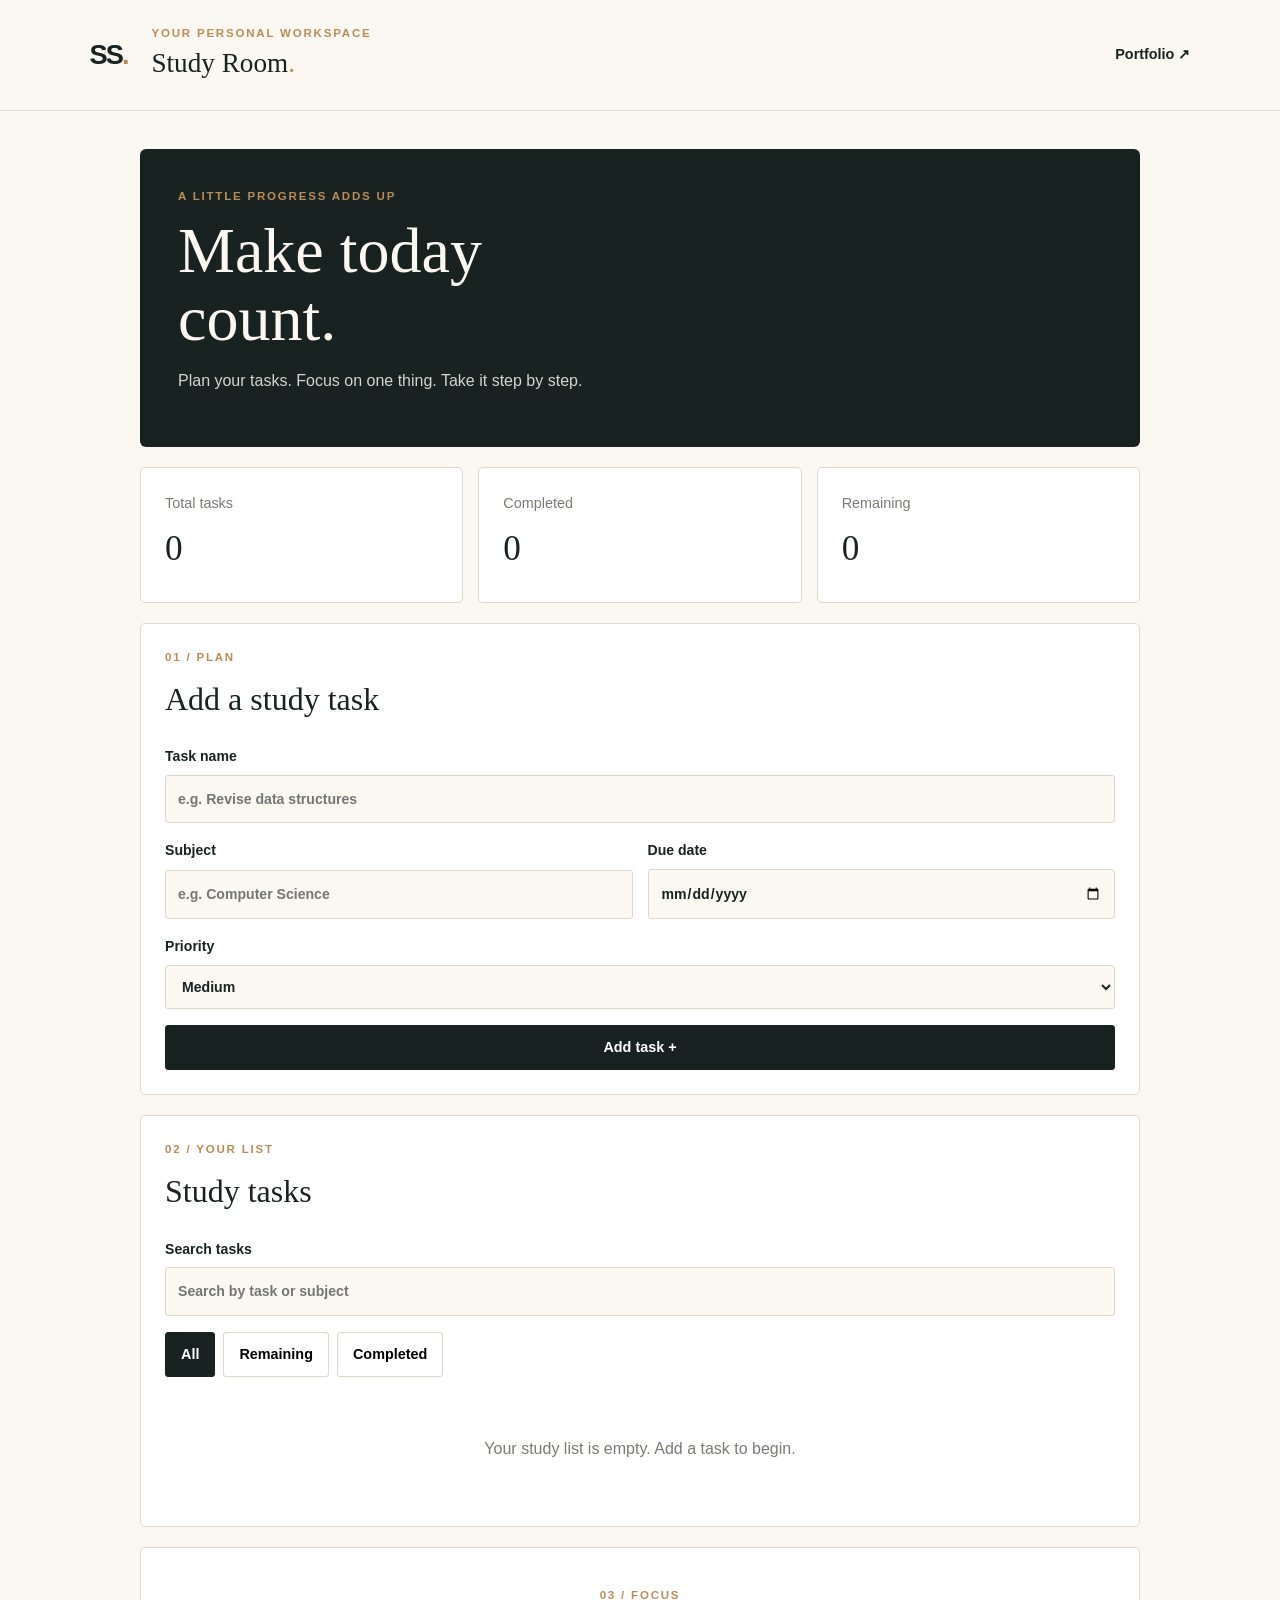
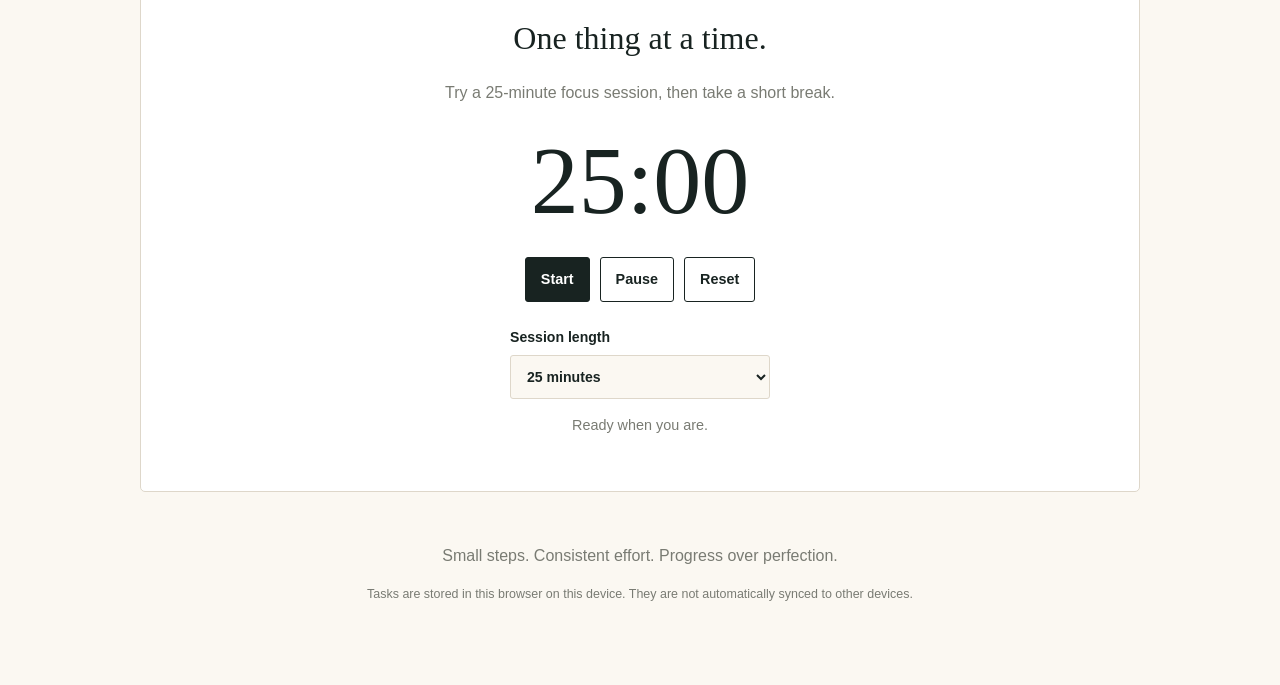
==== index.html @ 19f55a6a "Add files via upload" ====
<!DOCTYPE html>
<html lang="en">
<head>
  <meta charset="UTF-8">
  <meta name="viewport" content="width=device-width, initial-scale=1.0">
  <meta name="theme-color" content="#182321">
  <meta name="description" content="A simple planner for tasks and focused study sessions.">

  <title>Study Room | Shvithi</title>

  <link rel="stylesheet" href="styles.css">
  <link rel="manifest" href="manifest.webmanifest">
  <link rel="icon" href="icon.svg" type="image/svg+xml">

  <script src="script.js" defer></script>
</head>

<body>
  <header class="app-header">
    <a class="brand" href="../index.html">SS<span>.</span></a>
    <div>
      <p class="eyebrow">YOUR PERSONAL WORKSPACE</p>
      <h1>Study Room<span>.</span></h1>
    </div>
    <a class="back-link" href="../index.html">Portfolio ↗</a>
  </header>

  <main class="app-layout">
    <section class="welcome-panel">
      <div>
        <p class="eyebrow">A LITTLE PROGRESS ADDS UP</p>
        <h2>Make today<br>count.</h2>
        <p>Plan your tasks. Focus on one thing. Take it step by step.</p>
      </div>

      <button id="installButton" class="secondary-button" hidden>
        Install Study Room
      </button>
    </section>

    <section class="stats-grid">
      <article class="stat-card">
        <p>Total tasks</p>
        <strong id="totalCount">0</strong>
      </article>

      <article class="stat-card">
        <p>Completed</p>
        <strong id="completedCount">0</strong>
      </article>

      <article class="stat-card">
        <p>Remaining</p>
        <strong id="remainingCount">0</strong>
      </article>
    </section>

    <section class="panel">
      <p class="eyebrow">01 / PLAN</p>
      <h2>Add a study task</h2>

      <form id="taskForm" class="task-form">
        <label>
          Task name
          <input
            id="taskTitle"
            type="text"
            placeholder="e.g. Revise data structures"
            maxlength="120"
            required
          >
        </label>

        <div class="form-row">
          <label>
            Subject
            <input
              id="taskSubject"
              type="text"
              placeholder="e.g. Computer Science"
              maxlength="60"
            >
          </label>

          <label>
            Due date
            <input id="taskDate" type="date">
          </label>
        </div>

        <label>
          Priority
          <select id="taskPriority">
            <option value="Low">Low</option>
            <option value="Medium" selected>Medium</option>
            <option value="High">High</option>
          </select>
        </label>

        <button class="primary-button" type="submit" id="submitTask">
          Add task +
        </button>

        <button class="secondary-button" type="button" id="cancelEdit" hidden>
          Cancel editing
        </button>
      </form>
    </section>

    <section class="panel">
      <div class="section-heading">
        <div>
          <p class="eyebrow">02 / YOUR LIST</p>
          <h2>Study tasks</h2>
        </div>
      </div>

      <label class="search-label">
        Search tasks
        <input id="searchInput" type="search" placeholder="Search by task or subject">
      </label>

      <div class="filter-row" aria-label="Filter tasks">
        <button class="filter-button active" data-filter="all">All</button>
        <button class="filter-button" data-filter="active">Remaining</button>
        <button class="filter-button" data-filter="completed">Completed</button>
      </div>

      <div id="taskList" class="task-list" aria-live="polite"></div>
      <p id="emptyMessage" class="empty-message">Your study list is empty. Add a task to begin.</p>
    </section>

    <section class="panel focus-panel">
      <p class="eyebrow">03 / FOCUS</p>
      <h2>One thing at a time.</h2>
      <p class="focus-description">
        Try a 25-minute focus session, then take a short break.
      </p>

      <div class="timer-display" id="timerDisplay" role="timer">25:00</div>

      <div class="timer-controls">
        <button class="primary-button" id="startTimer">Start</button>
        <button class="secondary-button" id="pauseTimer">Pause</button>
        <button class="secondary-button" id="resetTimer">Reset</button>
      </div>

      <label class="duration-label">
        Session length
        <select id="durationSelect">
          <option value="15">15 minutes</option>
          <option value="25" selected>25 minutes</option>
          <option value="45">45 minutes</option>
          <option value="60">60 minutes</option>
        </select>
      </label>

      <p id="timerStatus" class="timer-status" aria-live="polite">
        Ready when you are.
      </p>
    </section>

    <section class="app-footer">
      <p>Small steps. Consistent effort. Progress over perfection.</p>
      <p class="small-note">
        Tasks are stored in this browser on this device. They are not
        automatically synced to other devices.
      </p>
    </section>
  </main>
</body>
</html>
---- styles.css ----
:root {
  --navy: #182321;
  --navy-light: #293a34;
  --beige: #f3eee4;
  --cream: #fbf8f2;
  --muted: #797b73;
  --accent: #b98d55;
  --border: #ded7ca;
  --white: #ffffff;
  --danger: #a34040;
}

* {
  box-sizing: border-box;
}

body {
  margin: 0;
  background: var(--cream);
  color: var(--navy);
  font-family: Arial, Helvetica, sans-serif;
  line-height: 1.6;
}

button,
input,
select {
  font: inherit;
}

button {
  cursor: pointer;
}

button:focus-visible,
input:focus-visible,
select:focus-visible,
a:focus-visible {
  outline: 3px solid var(--accent);
  outline-offset: 3px;
}

a {
  color: inherit;
  text-decoration: none;
}

.app-header {
  padding: 24px 7%;
  display: flex;
  align-items: center;
  gap: 24px;
  border-bottom: 1px solid var(--border);
}

.brand {
  font-size: 1.7rem;
  font-weight: 800;
  letter-spacing: -2px;
}

.brand span,
.app-header h1 span {
  color: var(--accent);
}

.app-header h1 {
  margin: 0;
  font-family: Georgia, serif;
  font-size: 1.7rem;
  font-weight: 500;
}

.eyebrow {
  margin: 0 0 8px;
  color: var(--accent);
  font-size: 0.72rem;
  font-weight: 800;
  letter-spacing: 1.8px;
}

.app-header .eyebrow {
  margin: 0;
}

.back-link {
  margin-left: auto;
  font-size: 0.9rem;
  font-weight: 600;
}

.app-layout {
  width: min(100% - 32px, 1000px);
  margin: 38px auto;
}

.welcome-panel {
  min-height: 260px;
  padding: 38px;
  display: flex;
  justify-content: space-between;
  align-items: flex-end;
  gap: 25px;
  background: var(--navy);
  color: var(--cream);
  border-radius: 6px;
}

.welcome-panel h2 {
  margin: 12px 0;
  font-family: Georgia, serif;
  font-size: clamp(2.5rem, 6vw, 4rem);
  line-height: 1.05;
  font-weight: 400;
}

.welcome-panel p:not(.eyebrow) {
  max-width: 430px;
  color: #d2d6ce;
}

.stats-grid {
  display: grid;
  grid-template-columns: repeat(3, minmax(0, 1fr));
  gap: 15px;
  margin: 20px 0;
}

.stat-card,
.panel {
  padding: 24px;
  background: var(--white);
  border: 1px solid var(--border);
  border-radius: 5px;
}

.stat-card p {
  margin: 0 0 6px;
  color: var(--muted);
  font-size: 0.9rem;
}

.stat-card strong {
  font-family: Georgia, serif;
  font-size: 2.2rem;
  font-weight: 500;
}

.panel {
  margin-bottom: 20px;
}

.panel h2 {
  margin: 4px 0 20px;
  font-family: Georgia, serif;
  font-size: 2rem;
  font-weight: 500;
}

.task-form {
  display: grid;
  gap: 16px;
}

.form-row {
  display: grid;
  grid-template-columns: 1fr 1fr;
  gap: 15px;
}

label {
  display: grid;
  gap: 7px;
  font-size: 0.88rem;
  font-weight: 600;
}

input,
select {
  width: 100%;
  min-width: 0;
  padding: 12px;
  color: var(--navy);
  background: var(--cream);
  border: 1px solid var(--border);
  border-radius: 3px;
}

.primary-button,
.secondary-button,
.filter-button,
.task-action {
  padding: 10px 15px;
  border: 1px solid var(--navy);
  border-radius: 3px;
  font-size: 0.9rem;
  font-weight: 700;
}

.primary-button {
  background: var(--navy);
  color: var(--white);
}

.primary-button:hover {
  background: var(--navy-light);
}

.secondary-button {
  background: transparent;
  color: var(--navy);
}

.secondary-button:hover {
  background: var(--beige);
}

.welcome-panel .secondary-button {
  color: var(--cream);
  border-color: #9ba69e;
  white-space: nowrap;
}

button[hidden] {
  display: none;
}

.section-heading {
  display: flex;
  justify-content: space-between;
  align-items: center;
}

.search-label {
  margin-bottom: 16px;
}

.filter-row {
  display: flex;
  flex-wrap: wrap;
  gap: 8px;
  margin-bottom: 18px;
}

.filter-button {
  background: transparent;
  border-color: var(--border);
}

.filter-button.active {
  color: var(--white);
  background: var(--navy);
  border-color: var(--navy);
}

.task-list {
  display: grid;
  gap: 12px;
}

.task-item {
  display: grid;
  grid-template-columns: auto 1fr;
  gap: 13px;
  padding: 17px;
  background: var(--cream);
  border: 1px solid var(--border);
  border-radius: 4px;
}

.task-checkbox {
  width: 18px;
  height: 18px;
  margin-top: 5px;
  accent-color: var(--navy);
}

.task-main {
  min-width: 0;
}

.task-topline {
  display: flex;
  flex-wrap: wrap;
  justify-content: space-between;
  gap: 8px;
}

.task-title {
  margin: 0;
  font-size: 1.05rem;
  overflow-wrap: anywhere;
}

.task-item.is-complete .task-title {
  color: var(--muted);
  text-decoration: line-through;
}

.task-meta {
  margin: 5px 0 12px;
  color: var(--muted);
  font-size: 0.82rem;
  overflow-wrap: anywhere;
}

.priority {
  align-self: start;
  padding: 3px 8px;
  border: 1px solid var(--border);
  border-radius: 20px;
  font-size: 0.72rem;
  white-space: nowrap;
}

.priority-high {
  color: #963d37;
  background: #fae9e5;
}

.priority-medium {
  color: #80602c;
  background: #f7efdc;
}

.priority-low {
  color: #416d53;
  background: #e8f2e8;
}

.task-actions {
  display: flex;
  flex-wrap: wrap;
  gap: 8px;
}

.task-action {
  padding: 6px 10px;
  background: var(--white);
  border-color: var(--border);
  font-size: 0.8rem;
}

.task-action.delete {
  color: var(--danger);
}

.empty-message {
  padding: 25px 0;
  color: var(--muted);
  text-align: center;
}

.focus-panel {
  text-align: center;
  padding: 38px 24px;
}

.focus-panel h2 {
  margin-bottom: 8px;
}

.focus-description {
  color: var(--muted);
}

.timer-display {
  margin: 18px 0;
  font-family: Georgia, serif;
  font-size: clamp(3.5rem, 12vw, 6rem);
  line-height: 1.2;
  font-variant-numeric: tabular-nums;
}

.timer-controls {
  display: flex;
  flex-wrap: wrap;
  justify-content: center;
  gap: 10px;
}

.duration-label {
  max-width: 260px;
  margin: 24px auto 0;
  text-align: left;
}

.timer-status {
  min-height: 25px;
  color: var(--muted);
  font-size: 0.9rem;
}

.app-footer {
  padding: 15px 10px 30px;
  text-align: center;
  color: var(--muted);
}

.app-footer .small-note {
  font-size: 0.78rem;
}

@media (max-width: 600px) {
  .app-header {
    flex-wrap: wrap;
    padding: 18px 5%;
    gap: 12px;
  }

  .app-header h1 {
    font-size: 1.4rem;
  }

  .back-link {
    width: 100%;
    margin-left: 0;
  }

  .app-layout {
    width: min(100% - 22px, 1000px);
    margin: 18px auto;
  }

  .welcome-panel {
    min-height: auto;
    padding: 25px;
    align-items: flex-start;
    flex-direction: column;
  }

  .stats-grid {
    gap: 8px;
  }

  .stat-card {
    padding: 14px 10px;
  }

  .stat-card p {
    font-size: 0.75rem;
  }

  .stat-card strong {
    font-size: 1.7rem;
  }

  .panel {
    padding: 18px;
  }

  .form-row {
    grid-template-columns: 1fr;
  }

  .task-topline {
    flex-direction: column;
  }
}
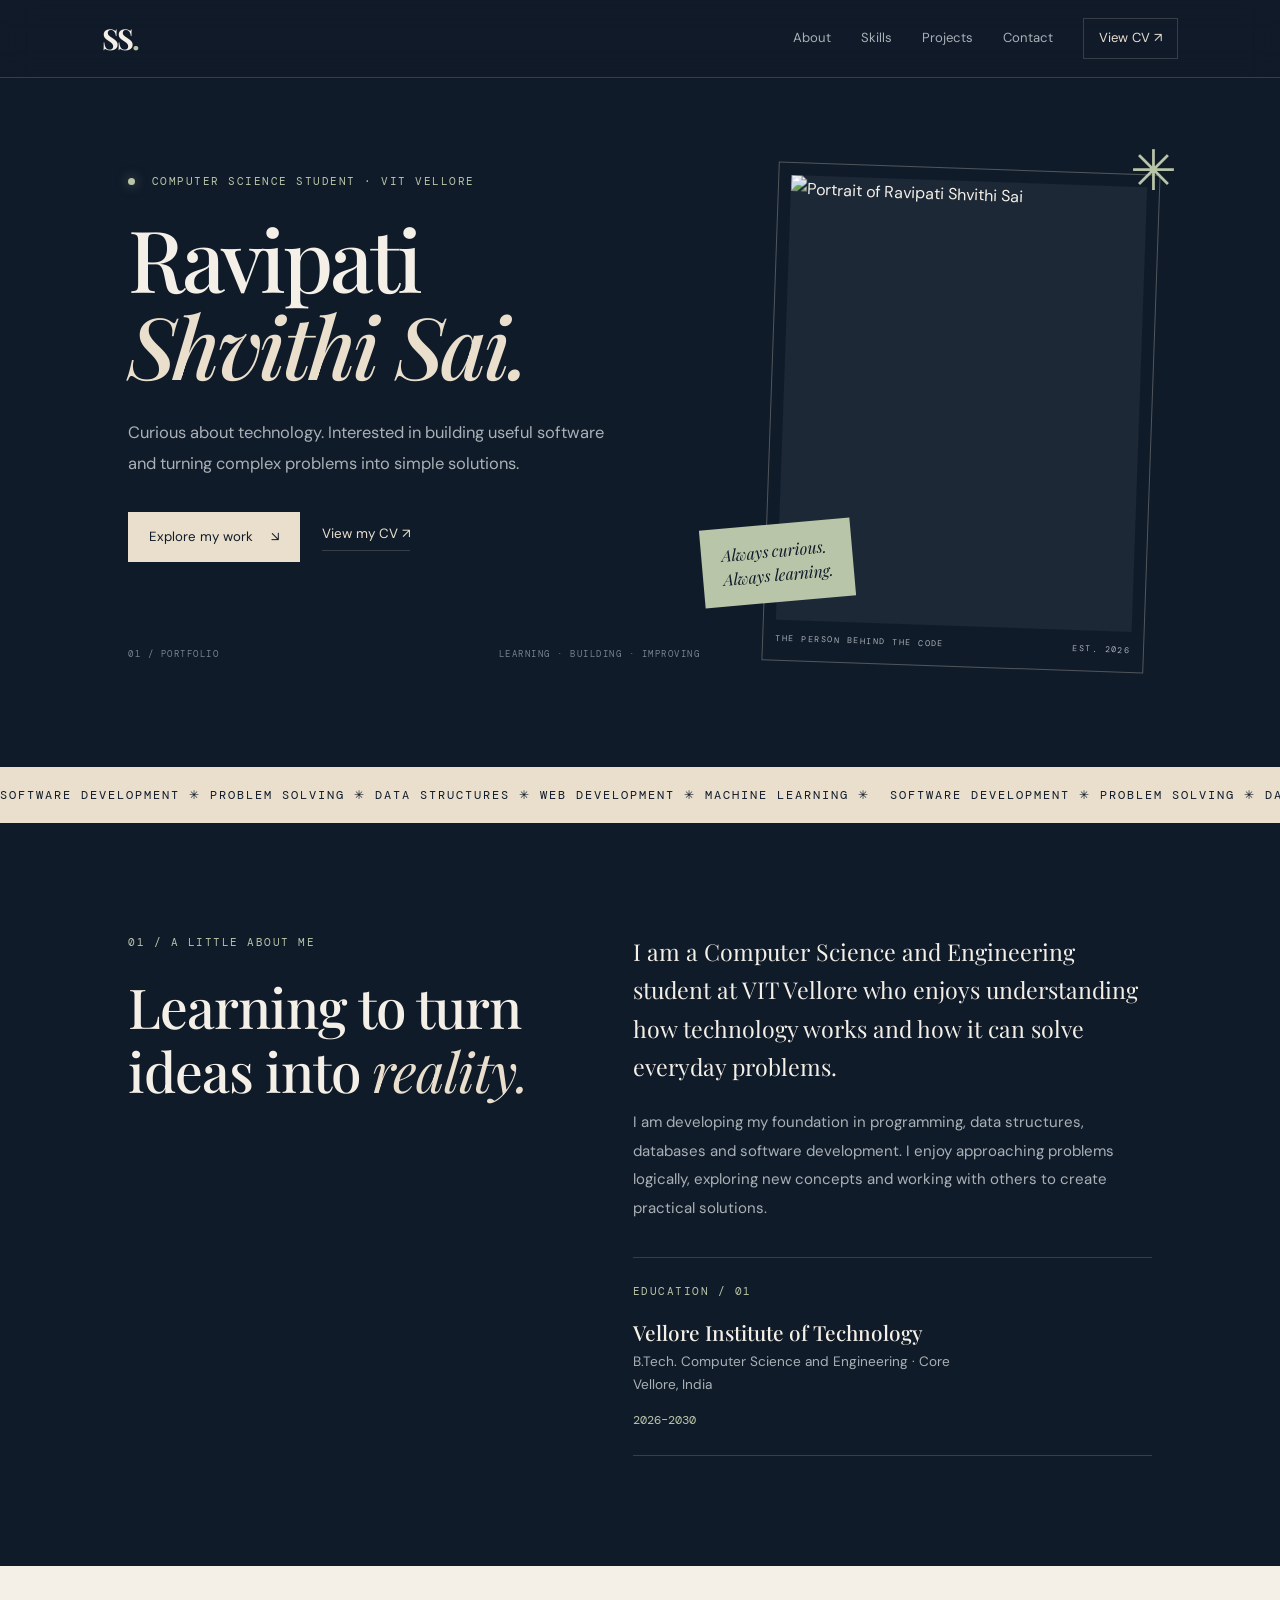
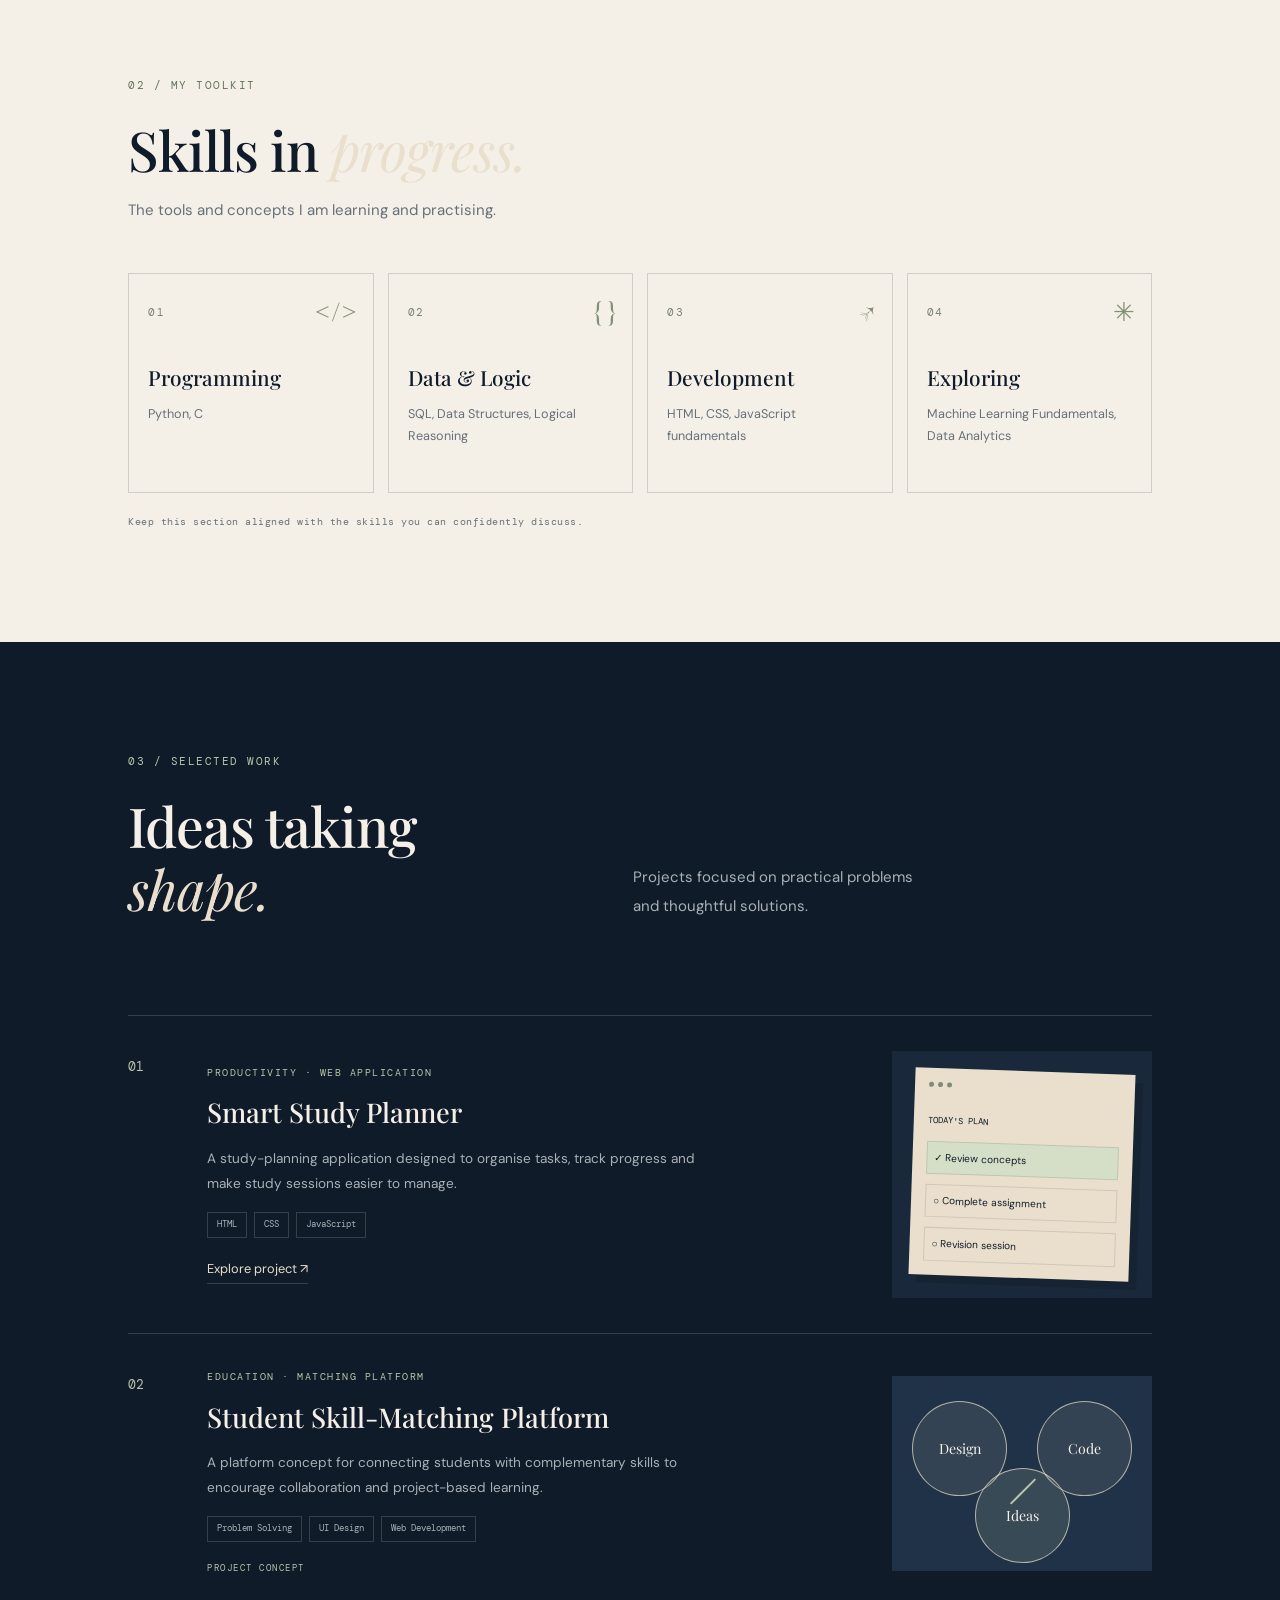
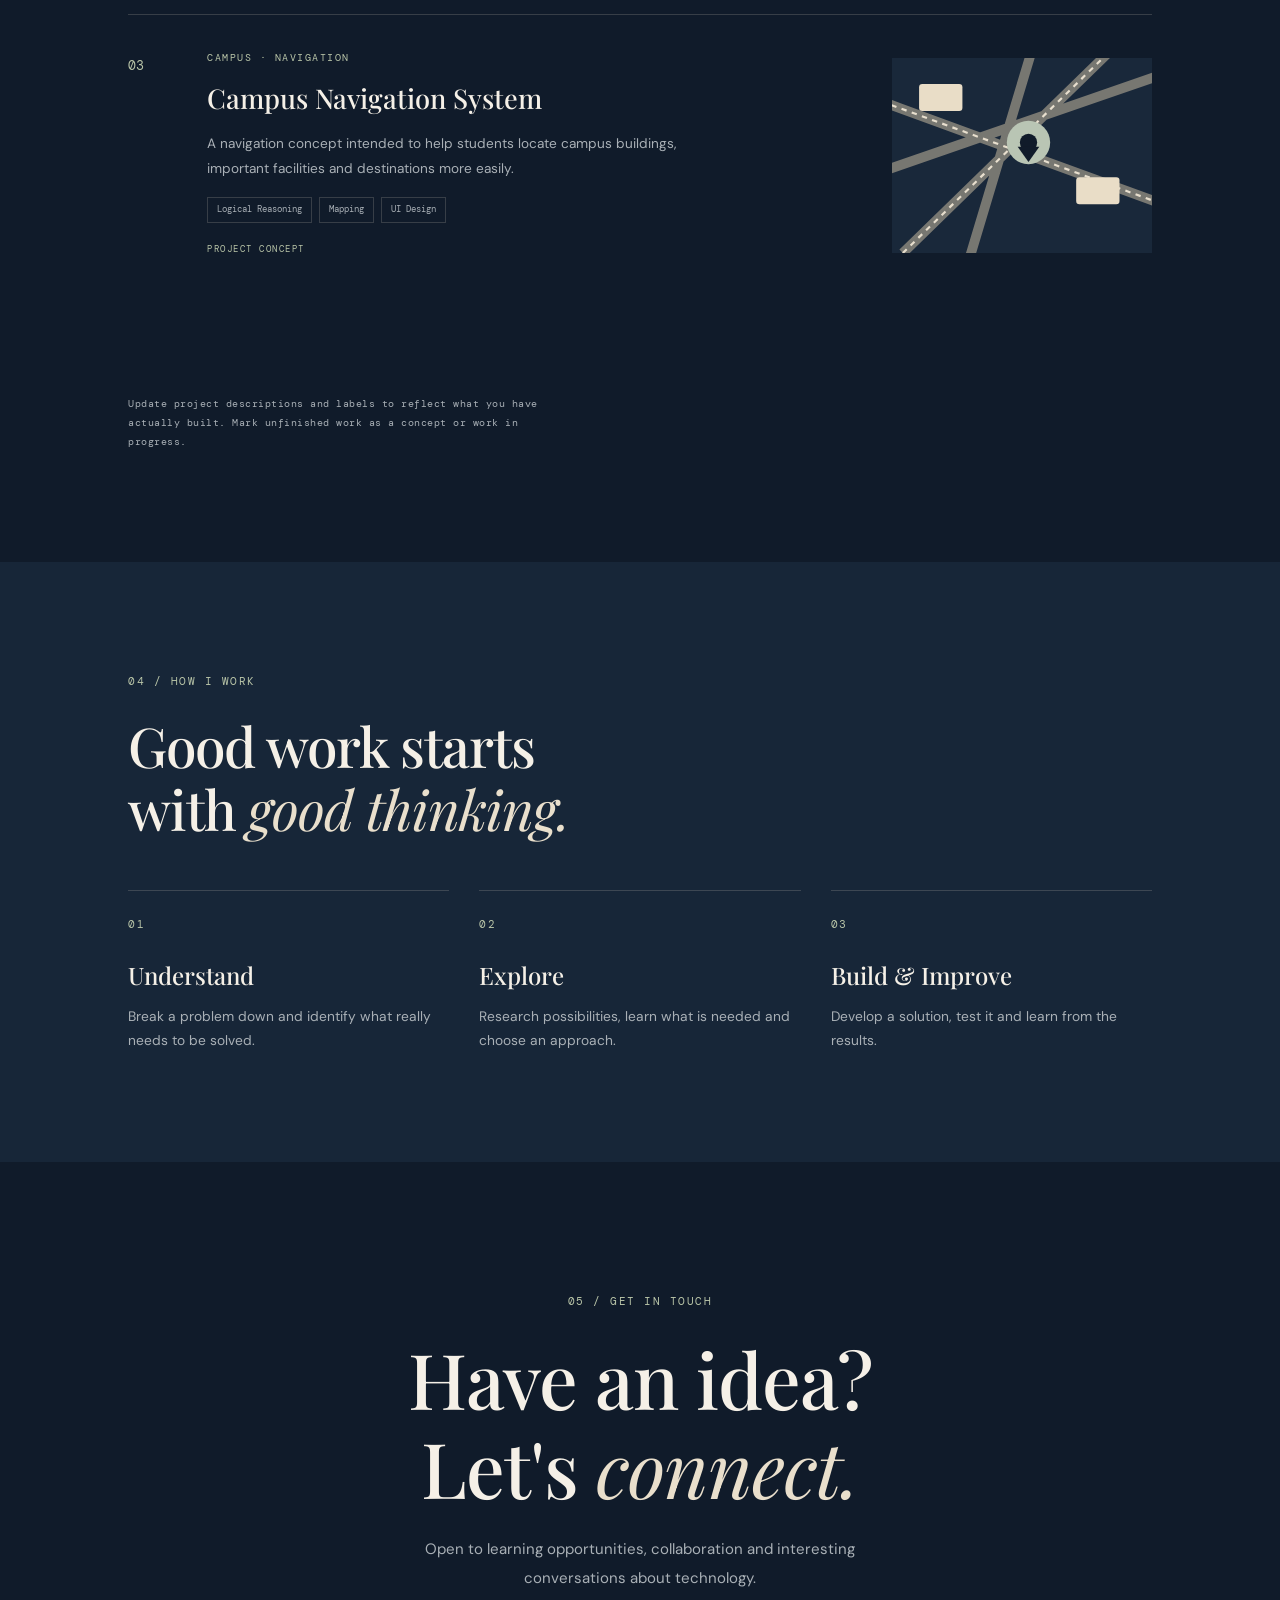
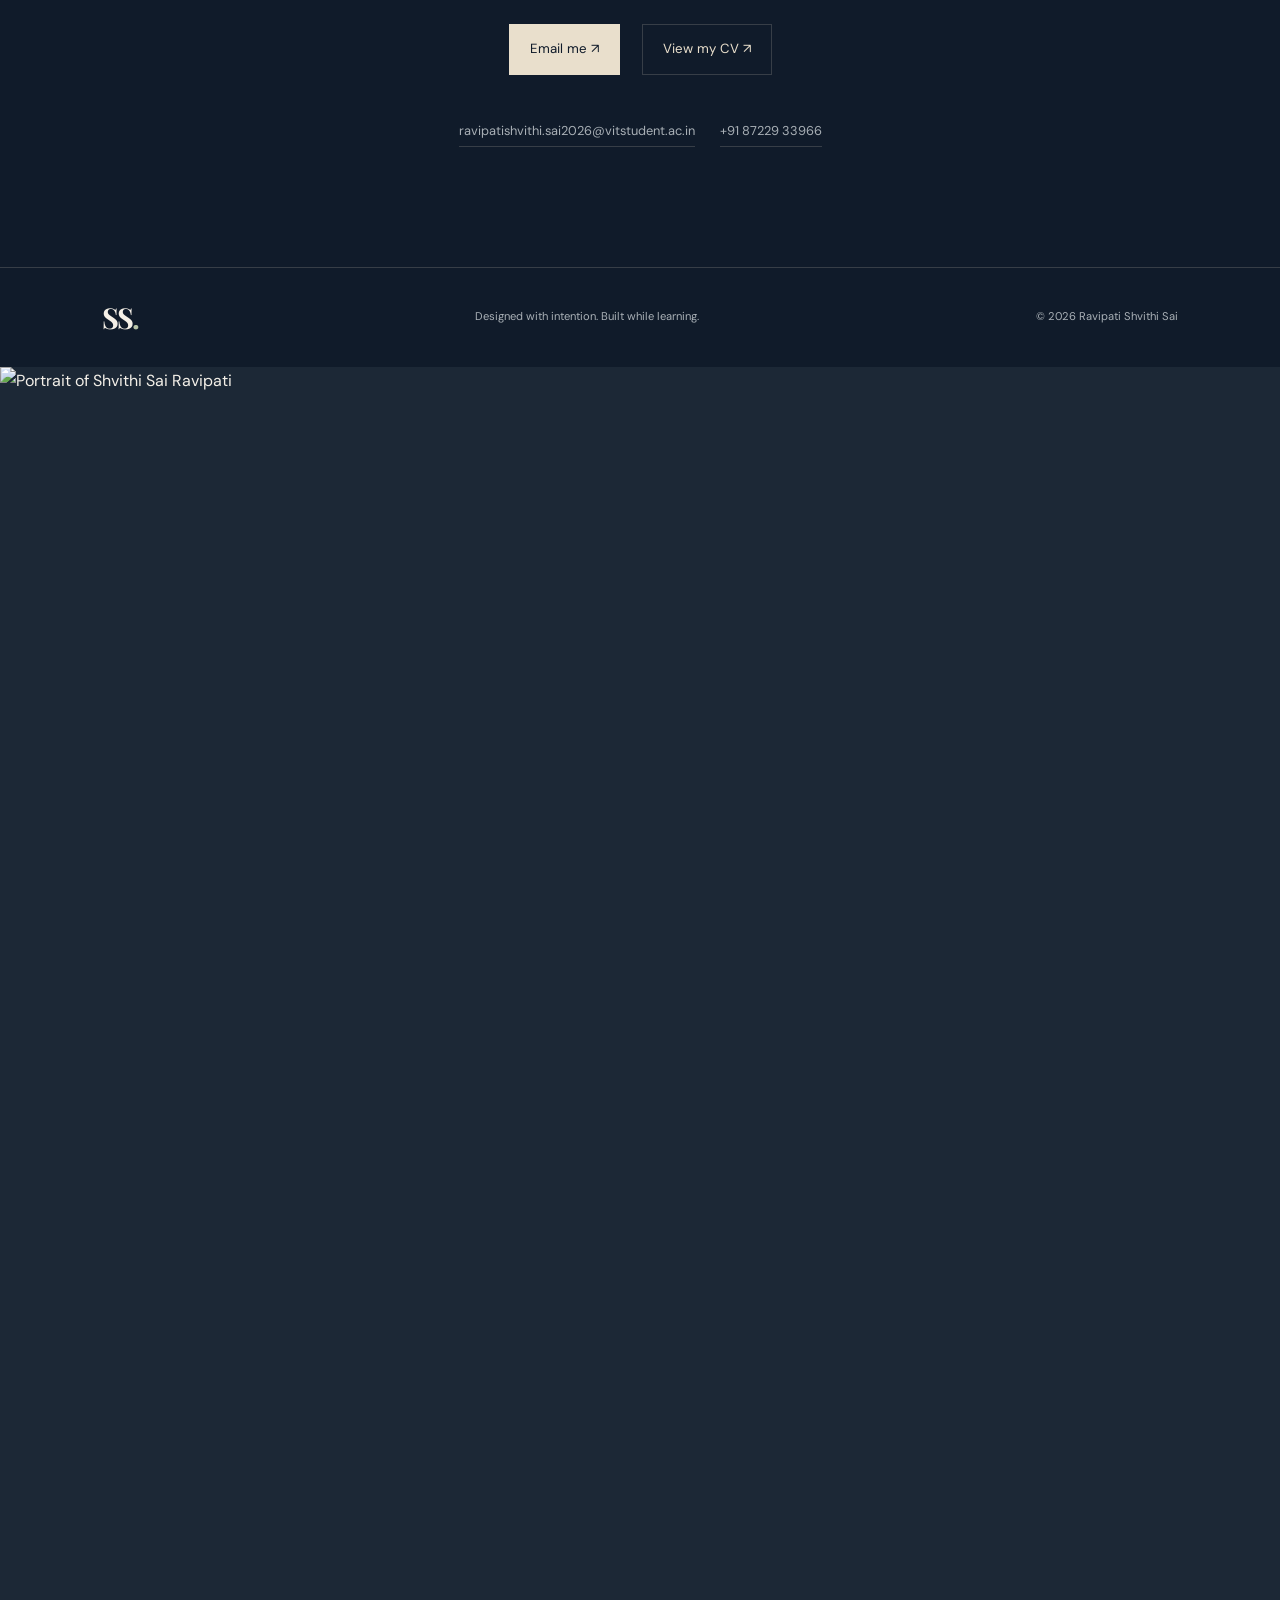
==== commit 03ebac2c: "Add files via upload" ====
--- a/index.html
+++ b/index.html
@@ -1,172 +1,260 @@
+
 <!DOCTYPE html>
 <html lang="en">
 <head>
   <meta charset="UTF-8">
   <meta name="viewport" content="width=device-width, initial-scale=1.0">
-  <meta name="theme-color" content="#182321">
-  <meta name="description" content="A simple planner for tasks and focused study sessions.">
-
-  <title>Study Room | Shvithi</title>
-
+  <meta name="theme-color" content="#101b2a">
+  <meta name="description" content="Portfolio of Ravipati Shvithi Sai, Computer Science and Engineering student at VIT Vellore.">
+  <title>Shvithi Sai | Portfolio</title>
+  <link rel="preconnect" href="https://fonts.googleapis.com">
+  <link rel="preconnect" href="https://fonts.gstatic.com" crossorigin>
+  <link href="https://fonts.googleapis.com/css2?family=DM+Mono:wght@400;500&family=Playfair+Display:wght@400;500;600;700&family=DM+Sans:wght@400;500;600;700&display=swap" rel="stylesheet">
   <link rel="stylesheet" href="styles.css">
-  <link rel="manifest" href="manifest.webmanifest">
-  <link rel="icon" href="icon.svg" type="image/svg+xml">
-
   <script src="script.js" defer></script>
 </head>
-
 <body>
-  <header class="app-header">
-    <a class="brand" href="../index.html">SS<span>.</span></a>
-    <div>
-      <p class="eyebrow">YOUR PERSONAL WORKSPACE</p>
-      <h1>Study Room<span>.</span></h1>
+  <div class="mouse-dot" aria-hidden="true"></div>
+
+  <header class="site-header">
+    <a class="brand" href="#home">SS<span>.</span></a>
+
+    <button class="menu-toggle" aria-label="Toggle navigation"
+      aria-expanded="false">
+      <span></span><span></span>
+    </button>
+
+    <nav class="navigation" aria-label="Main navigation">
+      <a href="#about">About</a>
+      <a href="#skills">Skills</a>
+      <a href="#projects">Projects</a>
+      <a href="#contact">Contact</a>
+      <a class="nav-cv" href="cv.html">View CV ↗</a>
+    </nav>
+  </header>
+
+  <main>
+    <section class="hero section" id="home">
+      <div class="hero-copy">
+        <p class="eyebrow"><span class="status-dot"></span> COMPUTER SCIENCE STUDENT · VIT VELLORE</p>
+
+        <h1>Ravipati<br><span>Shvithi Sai.</span></h1>
+
+        <p class="hero-description">
+          Curious about technology. Interested in building useful software
+          and turning complex problems into simple solutions.
+        </p>
+
+        <div class="hero-actions">
+          <a class="button button-primary" href="#projects">Explore my work <span>↘</span></a>
+          <a class="text-link" href="assets/shvithi-cv.pdf" target="_blank" rel="noopener">View my CV ↗</a>
+        </div>
+
+        <div class="hero-meta">
+          <span>01 / PORTFOLIO</span>
+          <span>LEARNING · BUILDING · IMPROVING</span>
+        </div>
+      </div>
+
+      <div class="hero-visual">
+        <div class="photo-frame">
+          <img src="assets/shvithi-photo.jpg"
+            alt="Portrait of Ravipati Shvithi Sai"
+            class="profile-photo">
+          <div class="photo-label">
+            <span>THE PERSON BEHIND THE CODE</span>
+            <span>EST. 2026</span>
+          </div>
+        </div>
+        <div class="orbit-note">Always curious.<br>Always learning.</div>
+        <span class="decorative-star" aria-hidden="true">✳</span>
+      </div>
+    </section>
+
+    <div class="marquee" aria-label="Areas of interest">
+      <div class="marquee-track">
+        <span>SOFTWARE DEVELOPMENT ✳ PROBLEM SOLVING ✳ DATA STRUCTURES ✳ WEB DEVELOPMENT ✳ MACHINE LEARNING ✳ </span>
+        <span aria-hidden="true">SOFTWARE DEVELOPMENT ✳ PROBLEM SOLVING ✳ DATA STRUCTURES ✳ WEB DEVELOPMENT ✳ MACHINE LEARNING ✳ </span>
+      </div>
     </div>
-    <a class="back-link" href="../index.html">Portfolio ↗</a>
-  </header>
-
-  <main class="app-layout">
-    <section class="welcome-panel">
-      <div>
-        <p class="eyebrow">A LITTLE PROGRESS ADDS UP</p>
-        <h2>Make today<br>count.</h2>
-        <p>Plan your tasks. Focus on one thing. Take it step by step.</p>
-      </div>
-
-      <button id="installButton" class="secondary-button" hidden>
-        Install Study Room
-      </button>
-    </section>
-
-    <section class="stats-grid">
-      <article class="stat-card">
-        <p>Total tasks</p>
-        <strong id="totalCount">0</strong>
-      </article>
-
-      <article class="stat-card">
-        <p>Completed</p>
-        <strong id="completedCount">0</strong>
-      </article>
-
-      <article class="stat-card">
-        <p>Remaining</p>
-        <strong id="remainingCount">0</strong>
-      </article>
-    </section>
-
-    <section class="panel">
-      <p class="eyebrow">01 / PLAN</p>
-      <h2>Add a study task</h2>
-
-      <form id="taskForm" class="task-form">
-        <label>
-          Task name
-          <input
-            id="taskTitle"
-            type="text"
-            placeholder="e.g. Revise data structures"
-            maxlength="120"
-            required
-          >
-        </label>
-
-        <div class="form-row">
-          <label>
-            Subject
-            <input
-              id="taskSubject"
-              type="text"
-              placeholder="e.g. Computer Science"
-              maxlength="60"
-            >
-          </label>
-
-          <label>
-            Due date
-            <input id="taskDate" type="date">
-          </label>
-        </div>
-
-        <label>
-          Priority
-          <select id="taskPriority">
-            <option value="Low">Low</option>
-            <option value="Medium" selected>Medium</option>
-            <option value="High">High</option>
-          </select>
-        </label>
-
-        <button class="primary-button" type="submit" id="submitTask">
-          Add task +
-        </button>
-
-        <button class="secondary-button" type="button" id="cancelEdit" hidden>
-          Cancel editing
-        </button>
-      </form>
-    </section>
-
-    <section class="panel">
+
+    <section class="section about-section" id="about">
       <div class="section-heading">
-        <div>
-          <p class="eyebrow">02 / YOUR LIST</p>
-          <h2>Study tasks</h2>
-        </div>
-      </div>
-
-      <label class="search-label">
-        Search tasks
-        <input id="searchInput" type="search" placeholder="Search by task or subject">
-      </label>
-
-      <div class="filter-row" aria-label="Filter tasks">
-        <button class="filter-button active" data-filter="all">All</button>
-        <button class="filter-button" data-filter="active">Remaining</button>
-        <button class="filter-button" data-filter="completed">Completed</button>
-      </div>
-
-      <div id="taskList" class="task-list" aria-live="polite"></div>
-      <p id="emptyMessage" class="empty-message">Your study list is empty. Add a task to begin.</p>
-    </section>
-
-    <section class="panel focus-panel">
-      <p class="eyebrow">03 / FOCUS</p>
-      <h2>One thing at a time.</h2>
-      <p class="focus-description">
-        Try a 25-minute focus session, then take a short break.
-      </p>
-
-      <div class="timer-display" id="timerDisplay" role="timer">25:00</div>
-
-      <div class="timer-controls">
-        <button class="primary-button" id="startTimer">Start</button>
-        <button class="secondary-button" id="pauseTimer">Pause</button>
-        <button class="secondary-button" id="resetTimer">Reset</button>
-      </div>
-
-      <label class="duration-label">
-        Session length
-        <select id="durationSelect">
-          <option value="15">15 minutes</option>
-          <option value="25" selected>25 minutes</option>
-          <option value="45">45 minutes</option>
-          <option value="60">60 minutes</option>
-        </select>
-      </label>
-
-      <p id="timerStatus" class="timer-status" aria-live="polite">
-        Ready when you are.
-      </p>
-    </section>
-
-    <section class="app-footer">
-      <p>Small steps. Consistent effort. Progress over perfection.</p>
-      <p class="small-note">
-        Tasks are stored in this browser on this device. They are not
-        automatically synced to other devices.
-      </p>
+        <p class="eyebrow">01 / A LITTLE ABOUT ME</p>
+        <h2>Learning to turn<br>ideas into <em>reality.</em></h2>
+      </div>
+
+      <div class="about-content">
+        <p class="large-copy">
+          I am a Computer Science and Engineering student at VIT Vellore
+          who enjoys understanding how technology works and how it can
+          solve everyday problems.
+        </p>
+        <p class="body-copy">
+          I am developing my foundation in programming, data structures,
+          databases and software development. I enjoy approaching problems
+          logically, exploring new concepts and working with others to
+          create practical solutions.
+        </p>
+
+        <div class="education-card">
+          <span class="card-index">EDUCATION / 01</span>
+          <div>
+            <h3>Vellore Institute of Technology</h3>
+            <p>B.Tech. Computer Science and Engineering · Core</p>
+            <p class="muted">Vellore, India</p>
+          </div>
+          <span class="year">2026–2030</span>
+        </div>
+      </div>
+    </section>
+
+    <section class="section skills-section" id="skills">
+      <div class="section-heading">
+        <p class="eyebrow">02 / MY TOOLKIT</p>
+        <h2>Skills in <em>progress.</em></h2>
+        <p class="section-intro">The tools and concepts I am learning and practising.</p>
+      </div>
+
+      <div class="skills-grid">
+        <article class="skill-card">
+          <span class="skill-number">01</span>
+          <h3>Programming</h3>
+          <p>Python, C</p>
+          <span class="skill-symbol">&lt;/&gt;</span>
+        </article>
+        <article class="skill-card">
+          <span class="skill-number">02</span>
+          <h3>Data & Logic</h3>
+          <p>SQL, Data Structures, Logical Reasoning</p>
+          <span class="skill-symbol">{ }</span>
+        </article>
+        <article class="skill-card">
+          <span class="skill-number">03</span>
+          <h3>Development</h3>
+          <p>HTML, CSS, JavaScript fundamentals</p>
+          <span class="skill-symbol">↗</span>
+        </article>
+        <article class="skill-card">
+          <span class="skill-number">04</span>
+          <h3>Exploring</h3>
+          <p>Machine Learning Fundamentals, Data Analytics</p>
+          <span class="skill-symbol">✳</span>
+        </article>
+      </div>
+      <p class="small-note">Keep this section aligned with the skills you can confidently discuss.</p>
+    </section>
+
+    <section class="section projects-section" id="projects">
+      <div class="projects-top">
+        <div class="section-heading">
+          <p class="eyebrow">03 / SELECTED WORK</p>
+          <h2>Ideas taking<br><em>shape.</em></h2>
+        </div>
+        <p class="section-intro">Projects focused on practical problems and thoughtful solutions.</p>
+      </div>
+
+      <div class="project-list">
+        <article class="project-card">
+          <div class="project-index">01</div>
+          <div class="project-main">
+            <p class="project-type">PRODUCTIVITY · WEB APPLICATION</p>
+            <h3>Smart Study Planner</h3>
+            <p>A study-planning application designed to organise tasks, track progress and make study sessions easier to manage.</p>
+            <div class="tags"><span>HTML</span><span>CSS</span><span>JavaScript</span></div>
+            <a class="project-link" href="study-planner/">Explore project ↗</a>
+          </div>
+          <div class="project-art art-planner" aria-hidden="true">
+            <div class="mini-window">
+              <div class="mini-window-top"><i></i><i></i><i></i></div>
+              <span class="mini-label">TODAY'S PLAN</span>
+              <div class="mini-task checked">✓ Review concepts</div>
+              <div class="mini-task">○ Complete assignment</div>
+              <div class="mini-task">○ Revision session</div>
+            </div>
+          </div>
+        </article>
+
+        <article class="project-card">
+          <div class="project-index">02</div>
+          <div class="project-main">
+            <p class="project-type">EDUCATION · MATCHING PLATFORM</p>
+            <h3>Student Skill-Matching Platform</h3>
+            <p>A platform concept for connecting students with complementary skills to encourage collaboration and project-based learning.</p>
+            <div class="tags"><span>Problem Solving</span><span>UI Design</span><span>Web Development</span></div>
+            <span class="project-status">PROJECT CONCEPT</span>
+          </div>
+          <div class="project-art art-matching" aria-hidden="true">
+            <div class="match-circle circle-one">Design</div>
+            <div class="match-circle circle-two">Code</div>
+            <div class="match-circle circle-three">Ideas</div>
+            <span class="match-line"></span>
+          </div>
+        </article>
+
+        <article class="project-card">
+          <div class="project-index">03</div>
+          <div class="project-main">
+            <p class="project-type">CAMPUS · NAVIGATION</p>
+            <h3>Campus Navigation System</h3>
+            <p>A navigation concept intended to help students locate campus buildings, important facilities and destinations more easily.</p>
+            <div class="tags"><span>Logical Reasoning</span><span>Mapping</span><span>UI Design</span></div>
+            <span class="project-status">PROJECT CONCEPT</span>
+          </div>
+          <div class="project-art art-map" aria-hidden="true">
+            <svg viewBox="0 0 240 180" role="img" aria-label="Decorative campus map illustration">
+              <path d="M-10 40 L250 135 M10 180 L205 -10 M-10 105 L250 15 M70 190 L130 -10"
+                fill="none" stroke="#d6c6a8" stroke-width="9" opacity=".5"/>
+              <path d="M-10 40 L250 135 M10 180 L205 -10"
+                fill="none" stroke="#e8dfce" stroke-width="2" stroke-dasharray="5 5"/>
+              <circle cx="126" cy="78" r="20" fill="#b9c5b4"/>
+              <circle cx="126" cy="78" r="8" fill="#101b2a"/>
+              <path d="M126 96 L116 82 L136 82 Z" fill="#101b2a"/>
+              <rect x="25" y="24" width="40" height="25" rx="3" fill="#e9ddc7"/>
+              <rect x="170" y="110" width="40" height="25" rx="3" fill="#e9ddc7"/>
+            </svg>
+          </div>
+        </article>
+      </div>
+      <p class="small-note">Update project descriptions and labels to reflect what you have actually built. Mark unfinished work as a concept or work in progress.</p>
+    </section>
+
+    <section class="section approach-section">
+      <div class="section-heading">
+        <p class="eyebrow">04 / HOW I WORK</p>
+        <h2>Good work starts<br>with <em>good thinking.</em></h2>
+      </div>
+      <div class="approach-grid">
+        <div><span>01</span><h3>Understand</h3><p>Break a problem down and identify what really needs to be solved.</p></div>
+        <div><span>02</span><h3>Explore</h3><p>Research possibilities, learn what is needed and choose an approach.</p></div>
+        <div><span>03</span><h3>Build & Improve</h3><p>Develop a solution, test it and learn from the results.</p></div>
+      </div>
+    </section>
+
+    <section class="contact-section section" id="contact">
+      <p class="eyebrow">05 / GET IN TOUCH</p>
+      <h2>Have an idea?<br>Let's <em>connect.</em></h2>
+      <p class="contact-copy">Open to learning opportunities, collaboration and interesting conversations about technology.</p>
+      <div class="contact-actions">
+        <a class="button button-primary" href="mailto:ravipatishvithi.sai2026@vitstudent.ac.in">Email me ↗</a>
+        <a class="button button-outline" href="cv.html">View my CV ↗</a>
+      </div>
+      <div class="contact-details">
+        <a href="mailto:ravipatishvithi.sai2026@vitstudent.ac.in">ravipatishvithi.sai2026@vitstudent.ac.in</a>
+        <a href="tel:+918722933966">+91 87229 33966</a>
+      </div>
     </section>
   </main>
+
+  <footer class="site-footer">
+    <a class="brand" href="#home">SS<span>.</span></a>
+    <p>Designed with intention. Built while learning.</p>
+    <p>© <span id="year"></span> Ravipati Shvithi Sai</p>
+  </footer>
 </body>
-</html>+</html>
+<img
+  src="assets/shvithiphoto.jpg"
+  alt="Portrait of Shvithi Sai Ravipati"
+  class="profile-photo"
+>
--- a/styles.css
+++ b/styles.css
@@ -1,43 +1,34 @@
+
 :root {
-  --navy: #182321;
-  --navy-light: #293a34;
-  --beige: #f3eee4;
-  --cream: #fbf8f2;
-  --muted: #797b73;
-  --accent: #b98d55;
-  --border: #ded7ca;
-  --white: #ffffff;
-  --danger: #a34040;
+  --navy: #101b2a;
+  --navy-light: #19283a;
+  --beige: #e9dfcc;
+  --cream: #f5f0e7;
+  --muted: #a9b0b6;
+  --green: #b9c5a8;
+  --line: rgba(233, 223, 204, 0.18);
+  --serif: "Playfair Display", Georgia, serif;
+  --sans: "DM Sans", Arial, sans-serif;
+  --mono: "DM Mono", monospace;
 }
 
 * {
   box-sizing: border-box;
+  margin: 0;
+  padding: 0;
+}
+
+html {
+  scroll-behavior: smooth;
+  scroll-padding-top: 90px;
 }
 
 body {
-  margin: 0;
-  background: var(--cream);
-  color: var(--navy);
-  font-family: Arial, Helvetica, sans-serif;
-  line-height: 1.6;
-}
-
-button,
-input,
-select {
-  font: inherit;
-}
-
-button {
-  cursor: pointer;
-}
-
-button:focus-visible,
-input:focus-visible,
-select:focus-visible,
-a:focus-visible {
-  outline: 3px solid var(--accent);
-  outline-offset: 3px;
+  background: var(--navy);
+  color: var(--cream);
+  font-family: var(--sans);
+  line-height: 1.7;
+  overflow-x: hidden;
 }
 
 a {
@@ -45,415 +36,926 @@
   text-decoration: none;
 }
 
-.app-header {
-  padding: 24px 7%;
+button,
+a {
+  -webkit-tap-highlight-color: transparent;
+}
+
+button {
+  font: inherit;
+}
+
+::selection {
+  background: var(--beige);
+  color: var(--navy);
+}
+
+.site-header {
+  min-height: 78px;
+  padding: 0 8%;
   display: flex;
   align-items: center;
+  justify-content: space-between;
+  border-bottom: 1px solid var(--line);
+  position: sticky;
+  top: 0;
+  z-index: 20;
+  background: rgba(16, 27, 42, 0.94);
+  backdrop-filter: blur(16px);
+}
+
+.brand {
+  font-family: var(--serif);
+  font-size: 1.8rem;
+  font-weight: 700;
+  letter-spacing: -2px;
+}
+
+.brand span {
+  color: var(--green);
+}
+
+.navigation {
+  display: flex;
+  align-items: center;
+  gap: 30px;
+}
+
+.navigation a {
+  color: var(--muted);
+  font-size: 0.82rem;
+  transition: color 0.25s ease;
+}
+
+.navigation a:hover,
+.navigation a:focus-visible {
+  color: var(--beige);
+}
+
+.navigation .nav-cv {
+  color: var(--beige);
+  border: 1px solid var(--line);
+  padding: 8px 15px;
+}
+
+.menu-toggle {
+  display: none;
+  background: none;
+  border: 0;
+  cursor: pointer;
+}
+
+.section {
+  padding: 110px 10%;
+}
+
+.hero {
+  min-height: 650px;
+  display: grid;
+  grid-template-columns: 1.2fr 0.8fr;
+  align-items: center;
+  gap: 70px;
+  padding-top: 90px;
+  padding-bottom: 100px;
+}
+
+.eyebrow,
+.card-index,
+.photo-label,
+.hero-meta,
+.project-type,
+.project-status,
+.skill-number,
+.approach-grid > div > span,
+.small-note {
+  font-family: var(--mono);
+  font-size: 0.67rem;
+  letter-spacing: 1.5px;
+}
+
+.eyebrow {
+  color: var(--green);
+  margin-bottom: 24px;
+}
+
+.status-dot {
+  display: inline-block;
+  width: 7px;
+  height: 7px;
+  border-radius: 50%;
+  background: var(--green);
+  margin-right: 8px;
+  box-shadow: 0 0 12px rgba(185, 197, 168, 0.5);
+}
+
+.hero h1 {
+  font-family: var(--serif);
+  font-size: clamp(3.5rem, 6.7vw, 6.5rem);
+  font-weight: 500;
+  line-height: 1.02;
+  letter-spacing: -3px;
+}
+
+.hero h1 span {
+  color: var(--beige);
+  font-style: italic;
+}
+
+.hero-description {
+  color: var(--muted);
+  max-width: 490px;
+  margin-top: 28px;
+  font-size: 1.03rem;
+  line-height: 1.9;
+}
+
+.hero-actions,
+.contact-actions {
+  display: flex;
+  align-items: center;
+  flex-wrap: wrap;
+  gap: 22px;
+  margin-top: 32px;
+}
+
+.button {
+  display: inline-flex;
+  align-items: center;
+  justify-content: center;
+  gap: 18px;
+  padding: 13px 20px;
+  border: 1px solid transparent;
+  font-size: 0.83rem;
+  transition: transform 0.25s ease, background 0.25s ease;
+}
+
+.button:hover {
+  transform: translateY(-3px);
+}
+
+.button-primary {
+  background: var(--beige);
+  color: var(--navy);
+}
+
+.button-primary:hover {
+  background: var(--cream);
+}
+
+.button-outline {
+  border-color: var(--line);
+  color: var(--beige);
+}
+
+.text-link {
+  color: var(--beige);
+  font-size: 0.84rem;
+  border-bottom: 1px solid var(--line);
+  padding-bottom: 4px;
+}
+
+.hero-meta {
+  display: flex;
+  justify-content: space-between;
+  gap: 15px;
+  color: #778390;
+  font-size: 0.58rem;
+  margin-top: 85px;
+}
+
+.hero-visual {
+  position: relative;
+  max-width: 390px;
+  width: 100%;
+  justify-self: end;
+}
+
+.photo-frame {
+  position: relative;
+  padding: 12px;
+  border: 1px solid rgba(233, 223, 204, 0.3);
+  transform: rotate(2deg);
+}
+
+.profile-photo {
+  display: block;
+  width: 100%;
+  aspect-ratio: 4 / 5;
+  object-fit: cover;
+  background: var(--navy-light);
+  filter: saturate(0.78);
+}
+
+.photo-label {
+  display: flex;
+  justify-content: space-between;
+  gap: 8px;
+  color: var(--muted);
+  font-size: 0.52rem;
+  padding: 12px 0 2px;
+}
+
+.orbit-note {
+  position: absolute;
+  bottom: 65px;
+  left: -68px;
+  padding: 15px 20px;
+  background: var(--green);
+  color: var(--navy);
+  font-family: var(--serif);
+  font-size: 1rem;
+  font-style: italic;
+  line-height: 1.5;
+  transform: rotate(-5deg);
+}
+
+.decorative-star {
+  position: absolute;
+  top: -45px;
+  right: -25px;
+  color: var(--green);
+  font-size: 3.5rem;
+  animation: slow-spin 18s linear infinite;
+}
+
+@keyframes slow-spin {
+  to { transform: rotate(360deg); }
+}
+
+.marquee {
+  padding: 18px 0;
+  overflow: hidden;
+  white-space: nowrap;
+  background: var(--beige);
+  color: var(--navy);
+}
+
+.marquee-track {
+  display: flex;
+  width: max-content;
+  animation: marquee-scroll 35s linear infinite;
+}
+
+.marquee-track span {
+  font-family: var(--mono);
+  font-size: 0.75rem;
+  letter-spacing: 2px;
+  padding-right: 20px;
+}
+
+@keyframes marquee-scroll {
+  to { transform: translateX(-50%); }
+}
+
+.about-section,
+.projects-section {
+  display: grid;
+  grid-template-columns: 0.9fr 1.1fr;
+  gap: 80px;
+}
+
+.section-heading h2,
+.contact-section h2 {
+  font-family: var(--serif);
+  font-size: clamp(2.5rem, 4.3vw, 4rem);
+  font-weight: 500;
+  line-height: 1.15;
+  letter-spacing: -1px;
+}
+
+.section-heading h2 em,
+.contact-section h2 em {
+  color: var(--beige);
+  font-weight: 400;
+}
+
+.large-copy {
+  color: var(--cream);
+  font-family: var(--serif);
+  font-size: 1.45rem;
+  line-height: 1.65;
+}
+
+.body-copy,
+.section-intro,
+.contact-copy {
+  color: var(--muted);
+  font-size: 0.94rem;
+  line-height: 1.9;
+}
+
+.body-copy {
+  margin-top: 22px;
+}
+
+.education-card {
+  display: grid;
+  grid-template-columns: 1fr;
+  gap: 14px;
+  padding: 24px 0;
+  margin-top: 35px;
+  border-top: 1px solid var(--line);
+  border-bottom: 1px solid var(--line);
+}
+
+.card-index {
+  color: var(--green);
+}
+
+.education-card h3 {
+  font-family: var(--serif);
+  font-size: 1.3rem;
+  font-weight: 500;
+}
+
+.education-card p {
+  color: var(--muted);
+  font-size: 0.85rem;
+}
+
+.education-card .year {
+  color: var(--green);
+  font-family: var(--mono);
+  font-size: 0.75rem;
+}
+
+.skills-section {
+  background: var(--cream);
+  color: var(--navy);
+}
+
+.skills-section .eyebrow {
+  color: #64765b;
+}
+
+.skills-section .section-intro {
+  margin-top: 15px;
+  color: #667078;
+}
+
+.skills-grid {
+  display: grid;
+  grid-template-columns: repeat(4, minmax(0, 1fr));
+  gap: 14px;
+  margin-top: 48px;
+}
+
+.skill-card {
+  position: relative;
+  min-height: 220px;
+  padding: 23px 19px;
+  border: 1px solid rgba(16, 27, 42, 0.16);
+  transition: background 0.25s ease, transform 0.25s ease;
+}
+
+.skill-card:hover {
+  background: #e9e1d2;
+  transform: translateY(-5px);
+}
+
+.skill-number {
+  color: #78816f;
+}
+
+.skill-card h3 {
+  font-family: var(--serif);
+  font-size: 1.3rem;
+  margin-top: 36px;
+  font-weight: 500;
+}
+
+.skill-card p {
+  color: #667078;
+  font-size: 0.79rem;
+  margin-top: 8px;
+}
+
+.skill-symbol {
+  position: absolute;
+  top: 15px;
+  right: 16px;
+  font-family: var(--serif);
+  font-size: 1.6rem;
+  color: #829076;
+}
+
+.small-note {
+  display: block;
+  color: var(--muted);
+  font-size: 0.62rem;
+  line-height: 1.9;
+  margin-top: 20px;
+  letter-spacing: 0.5px;
+}
+
+.skills-section .small-note {
+  color: #667078;
+}
+
+.projects-top {
+  display: contents;
+}
+
+.projects-top .section-intro {
+  align-self: end;
+  max-width: 300px;
+}
+
+.project-list {
+  grid-column: 1 / -1;
+  margin-top: 15px;
+}
+
+.project-card {
+  display: grid;
+  grid-template-columns: 55px minmax(0, 1fr) 260px;
   gap: 24px;
-  border-bottom: 1px solid var(--border);
-}
-
-.brand {
-  font-size: 1.7rem;
-  font-weight: 800;
-  letter-spacing: -2px;
-}
-
-.brand span,
-.app-header h1 span {
-  color: var(--accent);
-}
-
-.app-header h1 {
-  margin: 0;
-  font-family: Georgia, serif;
+  align-items: center;
+  padding: 35px 0;
+  border-top: 1px solid var(--line);
+}
+
+.project-index {
+  color: var(--green);
+  font-family: var(--mono);
+  font-size: 0.8rem;
+  align-self: start;
+  padding-top: 5px;
+}
+
+.project-type {
+  color: var(--green);
+  font-size: 0.61rem;
+}
+
+.project-main h3 {
+  font-family: var(--serif);
   font-size: 1.7rem;
   font-weight: 500;
-}
-
-.eyebrow {
-  margin: 0 0 8px;
-  color: var(--accent);
-  font-size: 0.72rem;
-  font-weight: 800;
-  letter-spacing: 1.8px;
-}
-
-.app-header .eyebrow {
-  margin: 0;
-}
-
-.back-link {
-  margin-left: auto;
-  font-size: 0.9rem;
-  font-weight: 600;
-}
-
-.app-layout {
-  width: min(100% - 32px, 1000px);
-  margin: 38px auto;
-}
-
-.welcome-panel {
-  min-height: 260px;
-  padding: 38px;
-  display: flex;
+  margin-top: 8px;
+}
+
+.project-main > p:not(.project-type) {
+  color: var(--muted);
+  font-size: 0.85rem;
+  max-width: 510px;
+  margin-top: 10px;
+  line-height: 1.85;
+}
+
+.tags {
+  display: flex;
+  flex-wrap: wrap;
+  gap: 7px;
+  margin-top: 16px;
+}
+
+.tags span {
+  border: 1px solid var(--line);
+  color: var(--muted);
+  padding: 4px 9px;
+  font-family: var(--mono);
+  font-size: 0.58rem;
+}
+
+.project-link {
+  display: inline-block;
+  color: var(--beige);
+  border-bottom: 1px solid var(--line);
+  margin-top: 20px;
+  padding-bottom: 4px;
+  font-size: 0.8rem;
+}
+
+.project-status {
+  display: inline-block;
+  color: var(--green);
+  margin-top: 18px;
+  font-size: 0.59rem;
+}
+
+.project-art {
+  min-height: 195px;
+  display: flex;
+  justify-content: center;
+  align-items: center;
+  overflow: hidden;
+  background: var(--navy-light);
+}
+
+.art-planner {
+  padding: 20px;
+}
+
+.mini-window {
+  width: 100%;
+  max-width: 225px;
+  padding: 14px;
+  background: #e9dfcc;
+  color: var(--navy);
+  box-shadow: 8px 8px 0 rgba(0, 0, 0, 0.12);
+  transform: rotate(2deg);
+}
+
+.mini-window-top {
+  display: flex;
+  gap: 4px;
+  margin-bottom: 17px;
+}
+
+.mini-window-top i {
+  width: 5px;
+  height: 5px;
+  border-radius: 50%;
+  background: #7f8b77;
+}
+
+.mini-label {
+  font-family: var(--mono);
+  font-size: 0.55rem;
+}
+
+.mini-task {
+  margin-top: 10px;
+  padding: 7px;
+  font-size: 0.63rem;
+  border: 1px solid rgba(16, 27, 42, 0.12);
+}
+
+.mini-task.checked {
+  background: #d5dfc8;
+}
+
+.art-matching {
+  position: relative;
+  background: #203247;
+}
+
+.match-circle {
+  position: absolute;
+  display: grid;
+  place-items: center;
+  width: 95px;
+  height: 95px;
+  border: 1px solid rgba(233, 223, 204, 0.7);
+  border-radius: 50%;
+  font-family: var(--serif);
+  font-size: 0.88rem;
+}
+
+.circle-one {
+  left: 20px;
+  top: 25px;
+  background: rgba(185, 197, 168, 0.12);
+}
+
+.circle-two {
+  right: 20px;
+  top: 25px;
+  background: rgba(233, 223, 204, 0.1);
+}
+
+.circle-three {
+  left: calc(50% - 47px);
+  bottom: 8px;
+  background: rgba(185, 197, 168, 0.17);
+}
+
+.match-line {
+  position: absolute;
+  left: 50%;
+  top: 50%;
+  width: 2px;
+  height: 35px;
+  background: var(--green);
+  transform: rotate(45deg);
+}
+
+.art-map svg {
+  width: 100%;
+  height: 100%;
+  min-height: 195px;
+}
+
+.approach-section {
+  background: #172638;
+}
+
+.approach-grid {
+  display: grid;
+  grid-template-columns: repeat(3, 1fr);
+  gap: 30px;
+  margin-top: 50px;
+}
+
+.approach-grid > div {
+  border-top: 1px solid var(--line);
+  padding-top: 18px;
+}
+
+.approach-grid > div > span {
+  color: var(--green);
+}
+
+.approach-grid h3 {
+  font-family: var(--serif);
+  font-size: 1.5rem;
+  font-weight: 500;
+  margin-top: 18px;
+}
+
+.approach-grid p {
+  color: var(--muted);
+  font-size: 0.86rem;
+  margin-top: 10px;
+}
+
+.contact-section {
+  text-align: center;
+  padding-top: 130px;
+  padding-bottom: 120px;
+}
+
+.contact-section h2 {
+  font-size: clamp(3rem, 6vw, 5rem);
+}
+
+.contact-copy {
+  max-width: 490px;
+  margin: 24px auto 0;
+}
+
+.contact-actions {
+  justify-content: center;
+}
+
+.contact-details {
+  display: flex;
+  justify-content: center;
+  flex-wrap: wrap;
+  gap: 25px;
+  margin-top: 45px;
+}
+
+.contact-details a {
+  color: var(--muted);
+  font-size: 0.8rem;
+  border-bottom: 1px solid var(--line);
+  padding-bottom: 4px;
+  overflow-wrap: anywhere;
+}
+
+.site-footer {
+  min-height: 100px;
+  display: flex;
+  align-items: center;
   justify-content: space-between;
-  align-items: flex-end;
-  gap: 25px;
-  background: var(--navy);
-  color: var(--cream);
-  border-radius: 6px;
-}
-
-.welcome-panel h2 {
-  margin: 12px 0;
-  font-family: Georgia, serif;
-  font-size: clamp(2.5rem, 6vw, 4rem);
-  line-height: 1.05;
-  font-weight: 400;
-}
-
-.welcome-panel p:not(.eyebrow) {
-  max-width: 430px;
-  color: #d2d6ce;
-}
-
-.stats-grid {
-  display: grid;
-  grid-template-columns: repeat(3, minmax(0, 1fr));
-  gap: 15px;
-  margin: 20px 0;
-}
-
-.stat-card,
-.panel {
-  padding: 24px;
-  background: var(--white);
-  border: 1px solid var(--border);
-  border-radius: 5px;
-}
-
-.stat-card p {
-  margin: 0 0 6px;
-  color: var(--muted);
-  font-size: 0.9rem;
-}
-
-.stat-card strong {
-  font-family: Georgia, serif;
-  font-size: 2.2rem;
-  font-weight: 500;
-}
-
-.panel {
-  margin-bottom: 20px;
-}
-
-.panel h2 {
-  margin: 4px 0 20px;
-  font-family: Georgia, serif;
-  font-size: 2rem;
-  font-weight: 500;
-}
-
-.task-form {
-  display: grid;
-  gap: 16px;
-}
-
-.form-row {
-  display: grid;
-  grid-template-columns: 1fr 1fr;
-  gap: 15px;
-}
-
-label {
-  display: grid;
-  gap: 7px;
-  font-size: 0.88rem;
-  font-weight: 600;
-}
-
-input,
-select {
-  width: 100%;
-  min-width: 0;
-  padding: 12px;
-  color: var(--navy);
-  background: var(--cream);
-  border: 1px solid var(--border);
-  border-radius: 3px;
-}
-
-.primary-button,
-.secondary-button,
-.filter-button,
-.task-action {
-  padding: 10px 15px;
-  border: 1px solid var(--navy);
-  border-radius: 3px;
-  font-size: 0.9rem;
-  font-weight: 700;
-}
-
-.primary-button {
-  background: var(--navy);
-  color: var(--white);
-}
-
-.primary-button:hover {
-  background: var(--navy-light);
-}
-
-.secondary-button {
-  background: transparent;
-  color: var(--navy);
-}
-
-.secondary-button:hover {
-  background: var(--beige);
-}
-
-.welcome-panel .secondary-button {
-  color: var(--cream);
-  border-color: #9ba69e;
-  white-space: nowrap;
-}
-
-button[hidden] {
-  display: none;
-}
-
-.section-heading {
-  display: flex;
-  justify-content: space-between;
-  align-items: center;
-}
-
-.search-label {
-  margin-bottom: 16px;
-}
-
-.filter-row {
-  display: flex;
-  flex-wrap: wrap;
-  gap: 8px;
-  margin-bottom: 18px;
-}
-
-.filter-button {
-  background: transparent;
-  border-color: var(--border);
-}
-
-.filter-button.active {
-  color: var(--white);
-  background: var(--navy);
-  border-color: var(--navy);
-}
-
-.task-list {
-  display: grid;
-  gap: 12px;
-}
-
-.task-item {
-  display: grid;
-  grid-template-columns: auto 1fr;
-  gap: 13px;
-  padding: 17px;
-  background: var(--cream);
-  border: 1px solid var(--border);
-  border-radius: 4px;
-}
-
-.task-checkbox {
-  width: 18px;
-  height: 18px;
-  margin-top: 5px;
-  accent-color: var(--navy);
-}
-
-.task-main {
-  min-width: 0;
-}
-
-.task-topline {
-  display: flex;
-  flex-wrap: wrap;
-  justify-content: space-between;
-  gap: 8px;
-}
-
-.task-title {
-  margin: 0;
-  font-size: 1.05rem;
-  overflow-wrap: anywhere;
-}
-
-.task-item.is-complete .task-title {
-  color: var(--muted);
-  text-decoration: line-through;
-}
-
-.task-meta {
-  margin: 5px 0 12px;
-  color: var(--muted);
-  font-size: 0.82rem;
-  overflow-wrap: anywhere;
-}
-
-.priority {
-  align-self: start;
-  padding: 3px 8px;
-  border: 1px solid var(--border);
-  border-radius: 20px;
-  font-size: 0.72rem;
-  white-space: nowrap;
-}
-
-.priority-high {
-  color: #963d37;
-  background: #fae9e5;
-}
-
-.priority-medium {
-  color: #80602c;
-  background: #f7efdc;
-}
-
-.priority-low {
-  color: #416d53;
-  background: #e8f2e8;
-}
-
-.task-actions {
-  display: flex;
-  flex-wrap: wrap;
-  gap: 8px;
-}
-
-.task-action {
-  padding: 6px 10px;
-  background: var(--white);
-  border-color: var(--border);
-  font-size: 0.8rem;
-}
-
-.task-action.delete {
-  color: var(--danger);
-}
-
-.empty-message {
-  padding: 25px 0;
-  color: var(--muted);
-  text-align: center;
-}
-
-.focus-panel {
-  text-align: center;
-  padding: 38px 24px;
-}
-
-.focus-panel h2 {
-  margin-bottom: 8px;
-}
-
-.focus-description {
-  color: var(--muted);
-}
-
-.timer-display {
-  margin: 18px 0;
-  font-family: Georgia, serif;
-  font-size: clamp(3.5rem, 12vw, 6rem);
-  line-height: 1.2;
-  font-variant-numeric: tabular-nums;
-}
-
-.timer-controls {
-  display: flex;
-  flex-wrap: wrap;
-  justify-content: center;
-  gap: 10px;
-}
-
-.duration-label {
-  max-width: 260px;
-  margin: 24px auto 0;
-  text-align: left;
-}
-
-.timer-status {
-  min-height: 25px;
-  color: var(--muted);
-  font-size: 0.9rem;
-}
-
-.app-footer {
-  padding: 15px 10px 30px;
-  text-align: center;
-  color: var(--muted);
-}
-
-.app-footer .small-note {
-  font-size: 0.78rem;
-}
-
-@media (max-width: 600px) {
-  .app-header {
+  gap: 20px;
+  padding: 25px 8%;
+  border-top: 1px solid var(--line);
+}
+
+.site-footer p {
+  color: var(--muted);
+  font-size: 0.7rem;
+}
+
+.mouse-dot {
+  position: fixed;
+  top: 0;
+  left: 0;
+  width: 8px;
+  height: 8px;
+  border-radius: 50%;
+  background: var(--green);
+  pointer-events: none;
+  z-index: 100;
+  opacity: 0;
+  transform: translate(-50%, -50%);
+}
+
+.reveal {
+  opacity: 0;
+  transform: translateY(18px);
+  transition: opacity 0.65s ease, transform 0.65s ease;
+}
+
+.reveal.visible {
+  opacity: 1;
+  transform: translateY(0);
+}
+
+@media (min-width: 1500px) {
+  .section {
+    padding-left: max(10%, calc((100% - 1200px) / 2));
+    padding-right: max(10%, calc((100% - 1200px) / 2));
+  }
+}
+
+@media (max-width: 1050px) {
+  .section {
+    padding-left: 7%;
+    padding-right: 7%;
+  }
+
+  .hero {
+    gap: 45px;
+  }
+
+  .about-section,
+  .projects-section {
+    gap: 45px;
+  }
+
+  .skills-grid {
+    grid-template-columns: repeat(2, 1fr);
+  }
+
+  .project-card {
+    grid-template-columns: 35px minmax(0, 1fr) 210px;
+    gap: 18px;
+  }
+}
+
+@media (max-width: 760px) {
+  .site-header {
+    min-height: 70px;
+    padding: 0 6%;
+  }
+
+  .menu-toggle {
+    display: flex;
+    flex-direction: column;
+    gap: 6px;
+    padding: 10px;
+  }
+
+  .menu-toggle span {
+    width: 23px;
+    height: 1px;
+    background: var(--beige);
+  }
+
+  .navigation {
+    display: none;
+    position: absolute;
+    top: 69px;
+    left: 0;
+    right: 0;
+    flex-direction: column;
+    align-items: stretch;
+    gap: 0;
+    padding: 12px 6% 22px;
+    background: var(--navy);
+    border-bottom: 1px solid var(--line);
+  }
+
+  .navigation.open {
+    display: flex;
+  }
+
+  .navigation a {
+    padding: 12px 0;
+  }
+
+  .navigation .nav-cv {
+    text-align: center;
+    margin-top: 8px;
+  }
+
+  .section {
+    padding: 80px 7%;
+  }
+
+  .hero {
+    grid-template-columns: 1fr;
+    padding-top: 70px;
+    gap: 65px;
+  }
+
+  .hero h1 {
+    font-size: clamp(3.5rem, 13vw, 5.7rem);
+  }
+
+  .hero-meta {
+    margin-top: 45px;
     flex-wrap: wrap;
-    padding: 18px 5%;
-    gap: 12px;
-  }
-
-  .app-header h1 {
-    font-size: 1.4rem;
-  }
-
-  .back-link {
+  }
+
+  .hero-visual {
+    width: min(82%, 340px);
+    justify-self: center;
+    margin-right: 12px;
+  }
+
+  .orbit-note {
+    left: -25px;
+    bottom: 55px;
+  }
+
+  .decorative-star {
+    right: -17px;
+  }
+
+  .about-section,
+  .projects-section {
+    display: block;
+  }
+
+  .about-content {
+    margin-top: 35px;
+  }
+
+  .projects-top {
+    display: block;
+  }
+
+  .projects-top .section-intro {
+    margin-top: 20px;
+  }
+
+  .project-list {
+    margin-top: 35px;
+  }
+
+  .project-card {
+    grid-template-columns: 35px minmax(0, 1fr);
+    gap: 15px;
+  }
+
+  .project-art {
+    grid-column: 2;
     width: 100%;
-    margin-left: 0;
-  }
-
-  .app-layout {
-    width: min(100% - 22px, 1000px);
-    margin: 18px auto;
-  }
-
-  .welcome-panel {
-    min-height: auto;
-    padding: 25px;
+    max-width: 340px;
+    margin-top: 8px;
+  }
+
+  .approach-grid {
+    grid-template-columns: 1fr;
+    gap: 25px;
+  }
+
+  .approach-grid > div {
+    padding-top: 20px;
+  }
+
+  .site-footer {
+    flex-wrap: wrap;
+    padding: 25px 7%;
+  }
+}
+
+@media (max-width: 420px) {
+  .hero-actions {
     align-items: flex-start;
     flex-direction: column;
   }
 
-  .stats-grid {
-    gap: 8px;
-  }
-
-  .stat-card {
-    padding: 14px 10px;
-  }
-
-  .stat-card p {
-    font-size: 0.75rem;
-  }
-
-  .stat-card strong {
-    font-size: 1.7rem;
-  }
-
-  .panel {
-    padding: 18px;
-  }
-
-  .form-row {
-    grid-template-columns: 1fr;
-  }
-
-  .task-topline {
+  .hero h1 {
+    letter-spacing: -2px;
+  }
+
+  .skills-grid {
+    gap: 10px;
+  }
+
+  .skill-card {
+    min-height: 205px;
+    padding: 16px 13px;
+  }
+
+  .skill-card h3 {
+    font-size: 1.15rem;
+  }
+
+  .contact-details {
     flex-direction: column;
-  }
-}+    align-items: center;
+  }
+
+  .photo-label {
+    font-size: 0.43rem;
+  }
+}
+
+@media (hover: none), (pointer: coarse) {
+  .mouse-dot {
+    display: none;
+  }
+}
+
+@media (prefers-reduced-motion: reduce) {
+  *,
+  *::before,
+  *::after {
+    scroll-behavior: auto !important;
+    animation-duration: 0.01ms !important;
+    animation-iteration-count: 1 !important;
+    transition-duration: 0.01ms !important;
+  }
+
+  .reveal {
+    opacity: 1;
+    transform: none;
+  }
+}
